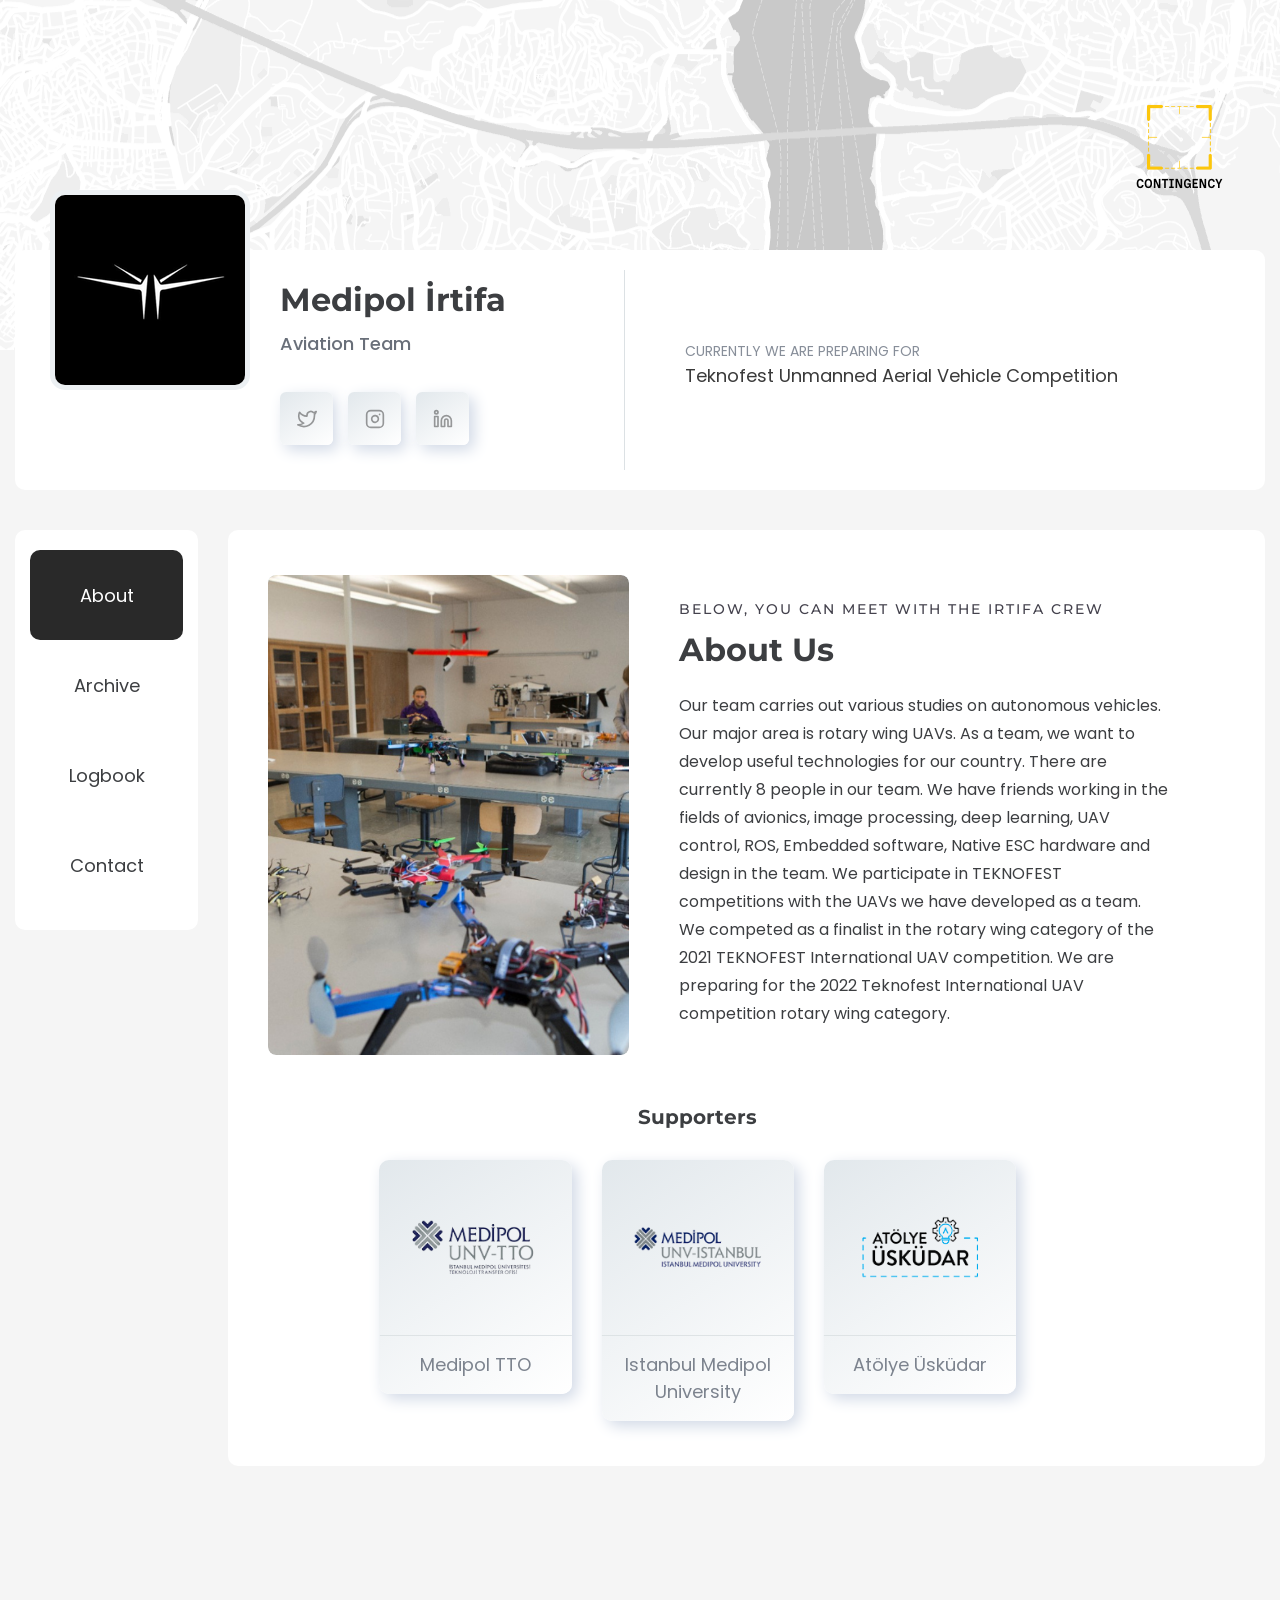
==== index.html @ 202755d6 "First Deploy" ====
<!DOCTYPE html>
<html lang="en">

<head>
    <meta charset="utf-8">
    <meta http-equiv="x-ua-compatible" content="ie=edge">
    <title>&#6158;&nbsp;Medipol İrtifa</title>
    <meta name="robots" content="noindex, follow" />
    <meta name="description" content="">
    <meta name="viewport" content="width=device-width, initial-scale=1, shrink-to-fit=no">
    <!-- Favicon -->
    <link rel="shortcut icon" type="image/x-icon" href="assets/images/logo.png">
    <!-- CSS 
    ============================================ -->
    <link rel="stylesheet" href="assets/css/vendor/bootstrap.min.css">
    <link rel="stylesheet" href="assets/css/vendor/slick.css">
    <link rel="stylesheet" href="assets/css/vendor/slick-theme.css">
    <link rel="stylesheet" href="assets/css/vendor/aos.css">
    <link rel="stylesheet" href="assets/css/plugins/feature.css">
    <!-- Style css -->
    <link rel="stylesheet" href="assets/css/style.css">
</head>

<body class="white-version spybody" data-spy="scroll" data-target=".navbar-example2" data-offset="70">

    <div class="main-page-wrapper">
        <div class="rn-header-image-area">
            <div class="bg_image--9 bg_image h-100">
            </div>
        </div>
        <div class="rn-content-wrapper">
            <div class="container">
                <div class="row padding-tb m_dec-top align-items-center d-flex">
                    <div class="col-lg-6">
                        <div class="header-left">
                            <div class="header-thumbnail">
                                <img src="assets/images/slider/banner-10.png" alt="personal_portfolio">
                            </div>
                            <div class="header-info-content">
                                <h4 class="title">Medipol İrtifa</h4>
                                <div class="status-info">Aviation Team</div>
                                <!-- social sharea area -->
                                <div class="social-share-style-1 border-none mt--40">
                                    <ul class="social-share d-flex liststyle">
                                        <li class="twitter"><a href="https://twitter.com/IrtifaMedipol"><i data-feather="twitter"></i></a>
                                        </li>
                                        <li class="instagram"><a href="https://www.instagram.com/medipol_irtifa/"><i data-feather="instagram"></i></a>
                                        </li>
                                        <li class="linkedin"><a href="https://www.linkedin.com/company/medipol-i̇rtifa-aviation"><i data-feather="linkedin"></i></a>
                                        </li>
                                    </ul>
                                </div>
                                <!-- end -->
                            </div>
                        </div>
                    </div>
                    <div class="col-lg-6">
                        <div class="header-right">
                            <ul class="rn-header-content">
                                <li><span class="overhead">CURRENTLY WE ARE PREPARING FOR</span><a href="https://teknofest.org/tr/competitions/competition/45">Teknofest Unmanned Aerial Vehicle Competition</a></li>
                               
                            </ul>
                          
                        </div>
                    </div>
                </div>
                <div class="row mt--40 tab-content-wrapper">
                    <div class="col-lg-2">
                        <div class="d-flex flex-wrap align-content-start h-100 w-100">
                            <div class="position-sticky content-wrapper sticky-top rbt-sticky-top-adjust-three w-100">
                                <ul class="nav tab-navigation-button tab-smlg flex-column nav-pills me-3" id="v-pills-tab" role="tablist">

                                    <li class="nav-item">
                                        <a class="nav-link rn-nav active" id="v-pills-home-tab" data-toggle="tab" href="#v-pills-Javascript" role="tab" aria-selected="true">About</a>
                                    </li>

                                    <li class="nav-item">
                                        <a class="nav-link rn-nav" id="v-pills-settings-tabs" data-toggle="tab" href="#v-pills-settings" role="tab" aria-selected="true">Archive</a>
                                    </li>

                                    <li class="nav-item">
                                        <a class="nav-link rn-nav " id="v-pills-profile-tab" data-toggle="tab" href="#v-pills-Design" role="tab" aria-selected="true">Logbook</a>
                                    </li>


                                
                                    

                                    <li class="nav-item">
                                        <a class="nav-link rn-nav" id="v-pills-python-tabs" data-toggle="tab" href="#v-pills-python" role="tab" aria-selected="true">Contact</a>
                                    </li>


                                </ul>
                            </div>
                        </div>
                    </div>
                    <div class="col-lg-10">
                        <div class="tab-area">
                            <div class="d-flex align-items-start">
                                <div class="tab-content" id="v-pills-tabContent">

                                    <div class="tab-pane fade  show active" id="v-pills-Javascript" role="tabpanel" aria-labelledby="v-pills-home-tab">
                                        <!-- Start about Area -->
                                        <div id="about" class="rn-about-area">
                                            <div class="container">
                                                <div class="row">
                                                    <div class="col-lg-5">
                                                        <div class="image-area shadow-none padding-none" data-aos="fade-up" data-aos-duration="1000" data-aos-delay="100" data-aos-once="true">
                                                            <div class="thumbnail">
                                                                <img src="assets/images/about/about-2.png" alt="Personal Portfolio Image">
                                                            </div>
                                                        </div>
                                                    </div>
                                                    <div data-aos="fade-up" data-aos-duration="1000" data-aos-delay="100" data-aos-once="true" class="col-lg-7 mt_sm--30">
                                                        <div class="contant">
                                                            <div class="section-title text-left">
                                                                <span class="subtitle">BELOW, YOU CAN MEET WITH THE IRTIFA CREW</span>
                                                                <h2 class="title small-h2">About Us</h2>
                                                            </div>
                                                            <p class="discription color-body-white">
                                                                
                                                                Our team carries out various studies on autonomous vehicles. Our major area is rotary wing UAVs. As a team, we want to develop useful technologies for our country. There are currently 8 people in our team. We have friends working in the fields of avionics, image processing, deep learning, UAV control, ROS, Embedded software, Native ESC hardware and design in the team. We participate in TEKNOFEST competitions with the UAVs we have developed as a team. We competed as a finalist in the rotary wing category of the 2021 TEKNOFEST International UAV competition. We are preparing for the 2022 Teknofest International UAV competition rotary wing category.
                                                            </p>
                                                           
                                                        </div>
                                                    </div>
                                                </div>

                                                <div class="row mt--50">
                                                    <!-- Brand style three -->
                                                    <div class="rn-brand-area">
                                                        <div class="container">
                                                            <div class="row mb--30">
                                                                <div class="col-12 text-center">
                                                                    <h6 class="title color-lightn m--0">Supporters</h6>
                                                                </div>
                                                            </div>
                                                            <div class="row">
                                                                <div class="brand-wrapper-three mb_dec--30">
                                                                    <!-- Start Single Brand  -->
                                                                    <div data-aos="fade-up" data-aos-duration="1000" data-aos-delay="300" data-aos-once="true" class="rn-brand flex-basis-style-1">
                                                                        <div class="border-style shadow-none inner smlg-brand text-center">
                                                                            <div class="thumbnail">
                                                                                <a href="https://tto.medipol.edu.tr/"><img src="assets/images/client/png/brand-02.png" alt="Client-image"></a>
                                                                            </div>
                                                                            <div class="seperator"></div>
                                                                            <div class="client-name"><span><a href="https://tto.medipol.edu.tr/">Medipol TTO</a></span>
                                                                            </div>
                                                                        </div>
                                                                    </div>
                                                                    <!-- End Single Brand  -->
                                                                    <!-- Start Single Brand  -->
                                                                    <div data-aos="fade-up" data-aos-duration="1000" data-aos-delay="500" data-aos-once="true" class="rn-brand flex-basis-style-1">
                                                                        <div class="border-style shadow-none inner smlg-brand text-center">
                                                                            <div class="thumbnail">
                                                                                <a href="https://www.medipol.edu.tr/"><img src="assets/images/client/png/brand-03.png" alt="Client-image"></a>
                                                                            </div>
                                                                            <div class="seperator"></div>
                                                                            <div class="client-name"><span><a href="https://www.medipol.edu.tr/">Istanbul Medipol University</a></span>
                                                                            </div>
                                                                        </div>
                                                                    </div>
                                                                    <!-- End Single Brand  -->
                                                                    <!-- Start Single Brand  -->
                                                                    <div data-aos="fade-up" data-aos-duration="1000" data-aos-delay="400" data-aos-once="true" class="rn-brand flex-basis-style-1">
                                                                        <div class="border-style shadow-none inner smlg-brand text-center">
                                                                            <div class="thumbnail">
                                                                                <a href="https://atolyeuskudar.com/"><img src="assets/images/client/png/brand-01.png" alt="Client-image"></a>
                                                                            </div>
                                                                            <div class="seperator"></div>
                                                                            <div class="client-name"><span><a href="https://atolyeuskudar.com/">Atölye Üsküdar</a></span>
                                                                            </div>
                                                                        </div>
                                                                    </div>
                                                                    <!-- End Single Brand  -->

                                                                
                                                                </div>
                                                            </div>
                                                        </div>
                                                    </div>
                                                    <!-- Brand style three End -->
                                                </div>
                                            </div>
                                        </div>
                                        <!-- End about Area -->
                                    </div>

                                    <div class="tab-pane fade" id="v-pills-Design" role="tabpanel" aria-labelledby="v-pills-profile-tab">
                                        <div class="container" id="resume">
                                            <!-- resume area start -->
                                            <div class="personal-experience-inner">
                                                <div class="row">
                                                    <div class="personal-experience-inner">
                                                        <div class="row m--0">
                                                            <!-- Start Skill List Area  -->
                                                            <div class="col-lg-12 col-md-12 col-12">
                                                                <div class="content">
                                                                    <span class="subtitle">2020 -
                                                                        2022</span>
                                                                    <h4 class="maintitle">Team History
                                                                    </h4>
                                                                    <div class="experience-list padding-none border-none">

                                                        

                                                                        <!-- Start Single List  -->
                                                                        <div class="resume-single-list mt--30">
                                                                            <div class="inner psudo-after-none psudo-after-none">
                                                                                <div class="heading">
                                                                                    <div class="title">
                                                                                        <h4>Competition Season</h4>
                                                                                        <span>Teknofest Unmanned Aerial Vehicle Competition (2020-2021)</span>
                                                                                    </div>
                                                                                    <div class="date-of-time">
                                                                                        <span>Stage / Final
                                                                                        </span>
                                                                                    </div>
                                                                                </div>
                                                                                <p class="description"> 
                                                                                    Last year, 2 of our teams qualified to the finals and compete. In this way, we will continue to achieve great success.</p>
                                                                            </div>
                                                                        </div>
                                                                        <!-- End Single List  -->

                                                                        <!-- Start Single List  -->
                                                                        <div class="resume-single-list mt--30">
                                                                            <div class="inner psudo-after-none psudo-after-none">
                                                                                <div class="heading">
                                                                                    <div class="title">
                                                                                        <h4>Establishing the "Irtifa" Team</h4>
                                                                                        <span>Istanbul Medipol University (2020)</span>
                                                                                    </div>
                                                                                    <div class="date-of-time">
                                                                                        <span>Genesis</span>
                                                                                    </div>
                                                                                </div>
                                                                                <p class="description"> 
                                                                                    The altitude team is a team that was established by the gathering of 3 of our friends who want to work in the field of robotics. We would like to thank them for these steps that seem small but have brought us to this day. After our team was established, we grew up with our friends who wanted to join our team and now we have become a huge community that includes 2 more teams besides our team. All teams in the community are preparing for Teknofest competitions. </p>
                                                                            </div>
                                                                        </div>
                                                                        <!-- End Single List  -->

                                                                    </div>
                                                                </div>
                                                            </div>
                                                            <!-- End Skill List Area  -->


                                                        </div>
                                                    </div>
                                                </div>
                                            </div>
                                            <!-- resume area End -->
                                           
                                        </div>
                                    </div>

                                    <div class="tab-pane fade" id="v-pills-Wordpress" role="tabpanel" aria-labelledby="v-pills-wordpress-tab">
                                        <!-- Start Portfolio Area -->
                                        <div class="rn-portfolio-area" id="portfolio">
                                            <div class="container">
                                                <div class="row mt--10 mt_md--10 mt_sm--10 mt-dec-30">
                                                    <!-- Start Single Portfolio -->
                                                    <div data-aos="fade-up" data-aos-delay="100" data-aos-once="true" class="col-lg-6 col-xl-4 col-md-6 col-12 mt--30 mt_md--30 mt_sm--30">
                                                        <div class="rn-portfolio" data-toggle="modal" data-target="#exampleModalCenter">
                                                            <div class="inner">
                                                                <div class="thumbnail">
                                                                    <a href="javascript:void(0)">
                                                                        <img src="assets/images/portfolio/portfolio-01.jpg" alt="Personal Portfolio Images">
                                                                    </a>
                                                                </div>
                                                                <div class="content">
                                                                    <div class="category-info">
                                                                        <div class="category-list">
                                                                            <a href="javascript:void(0)">Development</a>
                                                                        </div>
                                                                        <div class="meta">
                                                                            <span><a href="javascript:void(0)"><i
                                                                                        class="feather-heart"></i></a>
                                                                                600</span>
                                                                        </div>
                                                                    </div>
                                                                    <h4 class="title"><a href="javascript:void(0)">The
                                                                            services provide for design <i
                                                                                class="feather-arrow-up-right"></i></a>
                                                                    </h4>
                                                                </div>
                                                            </div>
                                                        </div>
                                                    </div>
                                                    <!-- End Single Portfolio -->

                                                    <!-- Start Single Portfolio -->
                                                    <div data-aos="fade-up" data-aos-delay="300" data-aos-once="true" class="col-lg-6 col-xl-4 col-md-6 col-12 mt--30 mt_md--30 mt_sm--30">
                                                        <div class="rn-portfolio" data-toggle="modal" data-target="#exampleModalCenter">
                                                            <div class="inner">
                                                                <div class="thumbnail">
                                                                    <a href="javascript:void(0)">
                                                                        <img src="assets/images/portfolio/portfolio-02.jpg" alt="Personal Portfolio Images">
                                                                    </a>
                                                                </div>
                                                                <div class="content">
                                                                    <div class="category-info">
                                                                        <div class="category-list">
                                                                            <a href="javascript:void(0)">Application</a>
                                                                        </div>
                                                                        <div class="meta">
                                                                            <span><a href="javascript:void(0)"><i
                                                                                        class="feather-heart"></i></a>
                                                                                750</span>
                                                                        </div>
                                                                    </div>
                                                                    <h4 class="title"><a href="javascript:void(0)">Mobile app landing
                                                                            design & app
                                                                            maintain<i
                                                                                class="feather-arrow-up-right"></i></a>
                                                                    </h4>
                                                                </div>
                                                            </div>
                                                        </div>
                                                    </div>
                                                    <!-- End Single Portfolio -->

                                                    <!-- Start Single Portfolio -->
                                                    <div data-aos="fade-up" data-aos-delay="500" data-aos-once="true" class="col-lg-6 col-xl-4 col-md-6 col-12 mt--30 mt_md--30 mt_sm--30">
                                                        <div class="rn-portfolio" data-toggle="modal" data-target="#exampleModalCenter">
                                                            <div class="inner">
                                                                <div class="thumbnail">
                                                                    <a href="javascript:void(0)">
                                                                        <img src="assets/images/portfolio/portfolio-03.jpg" alt="Personal Portfolio Images">
                                                                    </a>
                                                                </div>
                                                                <div class="content">
                                                                    <div class="category-info">
                                                                        <div class="category-list">
                                                                            <a href="javascript:void(0)">Photoshop</a>
                                                                        </div>
                                                                        <div class="meta">
                                                                            <span><a href="javascript:void(0)"><i
                                                                                        class="feather-heart"></i></a>
                                                                                630</span>
                                                                        </div>
                                                                    </div>
                                                                    <h4 class="title"><a href="javascript:void(0)">Logo
                                                                            design creativity & Application
                                                                            <i class="feather-arrow-up-right"></i></a>
                                                                    </h4>
                                                                </div>
                                                            </div>
                                                        </div>
                                                    </div>
                                                    <!-- End Single Portfolio -->

                                                    <!-- Start Single Portfolio -->
                                                    <div data-aos="fade-up" data-aos-delay="100" data-aos-once="true" class="col-lg-6 col-xl-4 col-md-6 col-12 mt--30 mt_md--30 mt_sm--30">
                                                        <div class="rn-portfolio" data-toggle="modal" data-target="#exampleModalCenter">
                                                            <div class="inner">
                                                                <div class="thumbnail">
                                                                    <a href="javascript:void(0)">
                                                                        <img src="assets/images/portfolio/portfolio-04.jpg" alt="Personal Portfolio Images">
                                                                    </a>
                                                                </div>
                                                                <div class="content">
                                                                    <div class="category-info">
                                                                        <div class="category-list">
                                                                            <a href="javascript:void(0)">Figma</a>
                                                                        </div>
                                                                        <div class="meta">
                                                                            <span><a href="javascript:void(0)"><i
                                                                                        class="feather-heart"></i></a>
                                                                                360</span>
                                                                        </div>
                                                                    </div>
                                                                    <h4 class="title"><a href="javascript:void(0)">Mobile app landing
                                                                            design &
                                                                            Services<i
                                                                                class="feather-arrow-up-right"></i></a>
                                                                    </h4>
                                                                </div>
                                                            </div>
                                                        </div>
                                                    </div>
                                                    <!-- End Single Portfolio -->

                                                    <!-- Start Single Portfolio -->
                                                    <div data-aos="fade-up" data-aos-delay="300" data-aos-once="true" class="col-lg-6 col-xl-4 col-md-6 col-12 mt--30 mt_md--30 mt_sm--30">
                                                        <div class="rn-portfolio" data-toggle="modal" data-target="#exampleModalCenter">
                                                            <div class="inner">
                                                                <div class="thumbnail">
                                                                    <a href="javascript:void(0)">
                                                                        <img src="assets/images/portfolio/portfolio-05.jpg" alt="Personal Portfolio Images">
                                                                    </a>
                                                                </div>
                                                                <div class="content">
                                                                    <div class="category-info">
                                                                        <div class="category-list">
                                                                            <a href="javascript:void(0)">Web Design</a>
                                                                        </div>
                                                                        <div class="meta">
                                                                            <span><a href="javascript:void(0)"><i
                                                                                        class="feather-heart"></i></a>
                                                                                280</span>
                                                                        </div>
                                                                    </div>
                                                                    <h4 class="title"><a href="javascript:void(0)">Design for
                                                                            tecnology,service<i
                                                                                class="feather-arrow-up-right"></i></a>
                                                                    </h4>
                                                                </div>
                                                            </div>
                                                        </div>
                                                    </div>
                                                    <!-- End Single Portfolio -->

                                                    <!-- Start Single Portfolio -->
                                                    <div data-aos="fade-up" data-aos-delay="500" data-aos-once="true" class="col-lg-6 col-xl-4 col-md-6 col-12 mt--30 mt_md--30 mt_sm--30">
                                                        <div class="rn-portfolio" data-toggle="modal" data-target="#exampleModalCenter">
                                                            <div class="inner">
                                                                <div class="thumbnail">
                                                                    <a href="javascript:void(0)">
                                                                        <img src="assets/images/portfolio/portfolio-06.jpg" alt="Personal Portfolio Images">
                                                                    </a>
                                                                </div>
                                                                <div class="content">
                                                                    <div class="category-info">
                                                                        <div class="category-list">
                                                                            <a href="javascript:void(0)">Web Design</a>
                                                                        </div>
                                                                        <div class="meta">
                                                                            <span><a href="javascript:void(0)"><i
                                                                                        class="feather-heart"></i></a>
                                                                                690</span>
                                                                        </div>
                                                                    </div>
                                                                    <h4 class="title"><a href="javascript:void(0)">App
                                                                            for tecnology & services<i
                                                                                class="feather-arrow-up-right"></i></a>
                                                                    </h4>
                                                                </div>
                                                            </div>
                                                        </div>
                                                    </div>
                                                    <!-- End Single Portfolio -->
                                                </div>
                                                <div class="row mt--40">
                                                    <div class="col-12 text-center">
                                                        <a class="rn-btn" href="#">See More <i class="feather-loader"></i></a>
                                                    </div>
                                                </div>
                                            </div>
                                        </div>
                                        <!-- End portfolio Area -->
                                    </div>

                                    <div class="tab-pane fade" id="v-pills-settings" role="tabpanel" aria-labelledby="v-pills-settings-tabs">
                                        <!-- Start News Area -->
                                        <div class="rn-blog-area" id="blog">
                                            <div class="container">
                                                <div class="row mt-dec-30">

                                                   

                                                    <!-- Start Single blog -->
                                                    <div data-aos="fade-up" data-aos-duration="500" data-aos-delay="800" data-aos-once="true" class="col-lg-6 col-xl-4 mt--30 col-md-6 col-sm-12 col-12 mt--30">
                                                        <div class="rn-blog" data-toggle="modal" data-target="#exampleModalCenters">
                                                            <div class="inner">
                                                                <div class="thumbnail">
                                                                    <a href="assets/library/UAV_0001.pdf">
                                                                        <img src="assets/images/blog/blog-02.png" alt="Article Images">
                                                                    </a>
                                                                </div>
                                                                <div class="content">
                                                                    <div class="category-info">
                                                                        <div class="category-list">
                                                                            <a href="assets/library/UAV_0001.pdf">Research Paper</a>
                                                                        </div>
                                                                        <div class="meta">
                                                                            <span><i class="feather-clock"></i> 24 min
                                                                                read</span>
                                                                        </div>
                                                                    </div>
                                                                    <h4 class="title"><a href="assets/library/UAV_0001.pdf">UAV Basi̇cs<i
                                                                                class="feather-arrow-up-right"></i></a>
                                                                    </h4>
                                                                </div>
                                                            </div>
                                                        </div>
                                                    </div>
                                                    <!-- End Single blog -->

                                                    <!-- Start Single blog -->
                                                    <div data-aos="fade-up" data-aos-duration="500" data-aos-delay="800" data-aos-once="true" class="col-lg-6 col-xl-4 mt--30 col-md-6 col-sm-12 col-12 mt--30">
                                                        <div class="rn-blog" data-toggle="modal" data-target="#exampleModalCenters">
                                                            <div class="inner">
                                                                <div class="thumbnail">
                                                                    <a href="assets/library/FC_STM001_CLOCK_SPEED.pdf">
                                                                        <img src="assets/images/blog/blog-01.png" alt="Article Images">
                                                                    </a>
                                                                </div>
                                                                <div class="content">
                                                                    <div class="category-info">
                                                                        <div class="category-list">
                                                                            <a href="assets/library/FC_STM001_CLOCK_SPEED.pdf">Research Paper</a>
                                                                        </div>
                                                                        <div class="meta">
                                                                            <span><i class="feather-clock"></i> 10 min
                                                                                read</span>
                                                                        </div>
                                                                    </div>
                                                                    <h4 class="title"><a href="assets/library/FC_STM001_CLOCK_SPEED.pdf">STM32F4 Clock Speed Configuration<i
                                                                                class="feather-arrow-up-right"></i></a>
                                                                    </h4>
                                                                </div>
                                                            </div>
                                                        </div>
                                                    </div>
                                                    <!-- End Single blog -->

                                                </div>
                                                
                                            </div>
                                        </div>
                                        <!-- ENd Mews Area -->
                                    </div>

                                    <div class="tab-pane fade" id="v-pills-python" role="tabpanel" aria-labelledby="v-pills-python-tabs">
                                        <!-- Start Contact section -->
                                        <div class="rn-contact-area" id="contacts">
                                            <div class="container">
                                                <div class="row">
                                                    <div class="col-lg-5">
                                                        <div class="contact-about-area">
                                                            <div class="thumbnail">
                                                                <img src="assets/images/contact/contact1.png" alt="contact-img">
                                                            </div>
                                                            <div class="title-area">
                                                                <h4 class="title">Location</h4>
                                                                <span>Istanbul Medipol University - North Campus</span>
                                                            </div>
                                                            <div class="description">
                                                                <p>Kavacık District, Ekinciler Street. No: 19, Kavacık Junction, 34810 Beykoz, İstanbul
                                                                </p>
                                                              
                                                                <span class="mail">Email: <a
                                                                        href="mailto:contact@irtifamedipol.com">contact@irtifamedipol.com</a></span>
                                                            </div>
                                                       
                                                        </div>
                                                    </div>
                                                    <div data-aos-delay="600" class="col-lg-7 contact-input">
                                                        <div class="contact-form-wrapper ml--0">
                                                            <div class="introduce">
                                                                <form class="rnt-contact-form rwt-dynamic-form row" id="contact-form" method="POST" action="mail.php">

                                                                    <div class="col-lg-6">
                                                                        <div class="form-group">
                                                                            <label for="contact-name">Your Name</label>
                                                                            <input class="form-control form-control-lg" name="contact-name" id="contact-name" type="text">
                                                                        </div>
                                                                    </div>

                                                                    <div class="col-lg-6">
                                                                        <div class="form-group">
                                                                            <label for="contact-phone">Phone
                                                                                Number</label>
                                                                            <input class="form-control" name="contact-phone" id="contact-phone" type="text">
                                                                        </div>
                                                                    </div>

                                                                    <div class="col-lg-12">
                                                                        <div class="form-group">
                                                                            <label for="contact-email">Email</label>
                                                                            <input class="form-control form-control-sm" id="contact-email" name="contact-email" type="email">
                                                                        </div>
                                                                    </div>

                                                                    <div class="col-lg-12">
                                                                        <div class="form-group">
                                                                            <label for="subject">subject</label>
                                                                            <input class="form-control form-control-sm" id="subject" name="subject" type="text">
                                                                        </div>
                                                                    </div>

                                                                    <div class="col-lg-12">
                                                                        <div class="form-group">
                                                                            <label for="contact-message">Your
                                                                                Message</label>
                                                                            <textarea name="contact-message" id="contact-message" cols="30" rows="10"></textarea>
                                                                        </div>
                                                                    </div>

                                                                    <div class="col-lg-12">
                                                                        <button name="submit" type="submit" id="submit" class="rn-btn">
                                                                            <span>SEND MESSAGE</span>
                                                                            <i data-feather="arrow-right"></i>
                                                                        </button>
                                                                    </div>

                                                                </form>
                                                            </div>
                                                        </div>
                                                    </div>
                                                </div>
                                            </div>
                                        </div>
                                        <!-- End Contuct section -->
                                    </div>

                                </div>
                            </div>
                        </div>
                    </div>
                </div>
            </div>
        </div>
    </div>

    <!-- Start Footer Area -->
    <div class="rn-footer-area rn-section-gap">
        <div class="container">
            <div class="row">
                <div class="col-lg-12">
                    <div class="footer-area text-center">
                    </div>
                </div>
            </div>
        </div>
    </div>
    <!-- End Footer Area -->




    <!-- JS ============================================ -->
    <script src="assets/js/vendor/jquery.js"></script>
    <script src="assets/js/vendor/modernizer.min.js"></script>
    <script src="assets/js/vendor/feather.min.js"></script>
    <script src="assets/js/vendor/slick.min.js"></script>
    <script src="assets/js/vendor/bootstrap.js"></script>
    <script src="assets/js/vendor/text-type.js"></script>
    <script src="assets/js/vendor/wow.js"></script>
    <script src="assets/js/vendor/aos.js"></script>
    <script src="assets/js/vendor/particles.js"></script>
    <!-- main JS -->
    <script src="assets/js/main.js"></script>
</body>

</html>
---- assets/css/plugins/feature.css ----
@font-face{font-family:'Feather';src:url('../../fonts/Feather.ttf?sdxovp') format('truetype'),url('../../fonts/Feather.woff?sdxovp') format('woff'),url('../../fonts/Feather.svg?sdxovp#Feather') format('svg');font-weight:normal;font-style:normal}[class^="feather-"],[class*=" feather-"]{font-family:'feather' !important;speak:none;font-style:normal;font-weight:normal;font-variant:normal;text-transform:none;line-height:1;-webkit-font-smoothing:antialiased;-moz-osx-font-smoothing:grayscale}.feather-activity:before{content:"\e900"}.feather-airplay:before{content:"\e901"}.feather-alecirclert-:before{content:"\e902"}.feather-alert-octagon:before{content:"\e903"}.feather-alert-triangle:before{content:"\e904"}.feather-align-center:before{content:"\e905"}.feather-align-justify:before{content:"\e906"}.feather-align-left:before{content:"\e907"}.feather-align-right:before{content:"\e908"}.feather-anchor:before{content:"\e909"}.feather-aperture:before{content:"\e90a"}.feather-archive:before{content:"\e90b"}.feather-arrow-down:before{content:"\e90c"}.feather-arrow-down-circle:before{content:"\e90d"}.feather-arrow-down-left:before{content:"\e90e"}.feather-arrow-down-right:before{content:"\e90f"}.feather-arrow-left:before{content:"\e910"}.feather-arrow-left-circle:before{content:"\e911"}.feather-arrow-right:before{content:"\e912"}.feather-arrow-right-circle:before{content:"\e913"}.feather-arrow-up:before{content:"\e914"}.feather-arrow-up-circle:before{content:"\e915"}.feather-arrow-up-left:before{content:"\e916"}.feather-arrow-up-right:before{content:"\e917"}.feather-at-sign:before{content:"\e918"}.feather-award:before{content:"\e919"}.feather-bar-chart:before{content:"\e91a"}.feather-bar-chart-2:before{content:"\e91b"}.feather-battery:before{content:"\e91c"}.feather-battery-charging:before{content:"\e91d"}.feather-bell:before{content:"\e91e"}.feather-bell-off:before{content:"\e91f"}.feather-bluetooth:before{content:"\e920"}.feather-bold:before{content:"\e921"}.feather-book:before{content:"\e922"}.feather-book-open:before{content:"\e923"}.feather-bookmark:before{content:"\e924"}.feather-box:before{content:"\e925"}.feather-briefcase:before{content:"\e926"}.feather-calendar:before{content:"\e927"}.feather-camera:before{content:"\e928"}.feather-camera-off:before{content:"\e929"}.feather-cast:before{content:"\e92a"}.feather-check:before{content:"\e92b"}.feather-check-circle:before{content:"\e92c"}.feather-check-square:before{content:"\e92d"}.feather-chevron-down:before{content:"\e92e"}.feather-chevron-left:before{content:"\e92f"}.feather-chevron-right:before{content:"\e930"}.feather-chevron-up:before{content:"\e931"}.feather-chevrons-down:before{content:"\e932"}.feather-chevrons-left:before{content:"\e933"}.feather-chevrons-right:before{content:"\e934"}.feather-chevrons-up:before{content:"\e935"}.feather-chrome:before{content:"\e936"}.feather-circle:before{content:"\e937"}.feather-clipboard:before{content:"\e938"}.feather-clock:before{content:"\e939"}.feather-cloud:before{content:"\e93a"}.feather-cloud-drizzle:before{content:"\e93b"}.feather-cloud-lightning:before{content:"\e93c"}.feather-cloud-off:before{content:"\e93d"}.feather-cloud-rain:before{content:"\e93e"}.feather-cloud-snow:before{content:"\e93f"}.feather-code:before{content:"\e940"}.feather-codepen:before{content:"\e941"}.feather-command:before{content:"\e942"}.feather-compass:before{content:"\e943"}.feather-copy:before{content:"\e944"}.feather-corner-down-left:before{content:"\e945"}.feather-corner-down-right:before{content:"\e946"}.feather-corner-left-down:before{content:"\e947"}.feather-corner-left-up:before{content:"\e948"}.feather-corner-right-down:before{content:"\e949"}.feather-corner-right-up:before{content:"\e94a"}.feather-corner-up-left:before{content:"\e94b"}.feather-corner-up-right:before{content:"\e94c"}.feather-cpu:before{content:"\e94d"}.feather-credit-card:before{content:"\e94e"}.feather-crop:before{content:"\e94f"}.feather-crosshair:before{content:"\e950"}.feather-database:before{content:"\e951"}.feather-delete:before{content:"\e952"}.feather-disc:before{content:"\e953"}.feather-dollar-sign:before{content:"\e954"}.feather-download:before{content:"\e955"}.feather-download-cloud:before{content:"\e956"}.feather-droplet:before{content:"\e957"}.feather-edit:before{content:"\e958"}.feather-edit-2:before{content:"\e959"}.feather-edit-3:before{content:"\e95a"}.feather-external-link:before{content:"\e95b"}.feather-eye:before{content:"\e95c"}.feather-eye-off:before{content:"\e95d"}.feather-facebook:before{content:"\e95e"}.feather-fast-forward:before{content:"\e95f"}.feather-feather:before{content:"\e960"}.feather-file:before{content:"\e961"}.feather-file-minus:before{content:"\e962"}.feather-file-plus:before{content:"\e963"}.feather-file-text:before{content:"\e964"}.feather-film:before{content:"\e965"}.feather-filter:before{content:"\e966"}.feather-flag:before{content:"\e967"}.feather-folder:before{content:"\e968"}.feather-folder-minus:before{content:"\e969"}.feather-folder-plus:before{content:"\e96a"}.feather-gift:before{content:"\e96b"}.feather-git-branch:before{content:"\e96c"}.feather-git-commit:before{content:"\e96d"}.feather-git-merge:before{content:"\e96e"}.feather-git-pull-request:before{content:"\e96f"}.feather-github:before{content:"\e970"}.feather-gitlab:before{content:"\e971"}.feather-globe:before{content:"\e972"}.feather-grid:before{content:"\e973"}.feather-hard-drive:before{content:"\e974"}.feather-hash:before{content:"\e975"}.feather-headphones:before{content:"\e976"}.feather-heart:before{content:"\e977"}.feather-help-circle:before{content:"\e978"}.feather-home:before{content:"\e979"}.feather-image:before{content:"\e97a"}.feather-inbox:before{content:"\e97b"}.feather-info:before{content:"\e97c"}.feather-instagram:before{content:"\e97d"}.feather-italic:before{content:"\e97e"}.feather-layers:before{content:"\e97f"}.feather-layout:before{content:"\e980"}.feather-life-buoy:before{content:"\e981"}.feather-link:before{content:"\e982"}.feather-link-2:before{content:"\e983"}.feather-linkedin:before{content:"\e984"}.feather-list:before{content:"\e985"}.feather-loader:before{content:"\e986"}.feather-lock:before{content:"\e987"}.feather-log-in:before{content:"\e988"}.feather-log-out:before{content:"\e989"}.feather-mail:before{content:"\e98a"}.feather-map:before{content:"\e98b"}.feather-map-pin:before{content:"\e98c"}.feather-maximize:before{content:"\e98d"}.feather-maximize-2:before{content:"\e98e"}.feather-menu:before{content:"\e98f"}.feather-message-circle:before{content:"\e990"}.feather-message-square:before{content:"\e991"}.feather-mic:before{content:"\e992"}.feather-mic-off:before{content:"\e993"}.feather-minimize:before{content:"\e994"}.feather-minimize-2:before{content:"\e995"}.feather-minus:before{content:"\e996"}.feather-minus-circle:before{content:"\e997"}.feather-minus-square:before{content:"\e998"}.feather-monitor:before{content:"\e999"}.feather-moon:before{content:"\e99a"}.feather-more-horizontal:before{content:"\e99b"}.feather-more-vertical:before{content:"\e99c"}.feather-move:before{content:"\e99d"}.feather-music:before{content:"\e99e"}.feather-navigation:before{content:"\e99f"}.feather-navigation-2:before{content:"\e9a0"}.feather-octagon:before{content:"\e9a1"}.feather-package:before{content:"\e9a2"}.feather-paperclip:before{content:"\e9a3"}.feather-pause:before{content:"\e9a4"}.feather-pause-circle:before{content:"\e9a5"}.feather-percent:before{content:"\e9a6"}.feather-phone:before{content:"\e9a7"}.feather-phone-call:before{content:"\e9a8"}.feather-phone-forwarded:before{content:"\e9a9"}.feather-phone-incoming:before{content:"\e9aa"}.feather-phone-missed:before{content:"\e9ab"}.feather-phone-off:before{content:"\e9ac"}.feather-phone-outgoing:before{content:"\e9ad"}.feather-pie-chart:before{content:"\e9ae"}.feather-play:before{content:"\e9af"}.feather-play-circle:before{content:"\e9b0"}.feather-plus:before{content:"\e9b1"}.feather-plus-circle:before{content:"\e9b2"}.feather-plus-square:before{content:"\e9b3"}.feather-pocket:before{content:"\e9b4"}.feather-power:before{content:"\e9b5"}.feather-printer:before{content:"\e9b6"}.feather-radio:before{content:"\e9b7"}.feather-refresh-ccw:before{content:"\e9b8"}.feather-refresh-cw:before{content:"\e9b9"}.feather-repeat:before{content:"\e9ba"}.feather-rewind:before{content:"\e9bb"}.feather-rotate-ccw:before{content:"\e9bc"}.feather-rotate-cw:before{content:"\e9bd"}.feather-rss:before{content:"\e9be"}.feather-save:before{content:"\e9bf"}.feather-scissors:before{content:"\e9c0"}.feather-search:before{content:"\e9c1"}.feather-send:before{content:"\e9c2"}.feather-server:before{content:"\e9c3"}.feather-settings:before{content:"\e9c4"}.feather-share:before{content:"\e9c5"}.feather-share-2:before{content:"\e9c6"}.feather-shield:before{content:"\e9c7"}.feather-shield-off:before{content:"\e9c8"}.feather-shopping-bag:before{content:"\e9c9"}.feather-shopping-cart:before{content:"\e9ca"}.feather-shuffle:before{content:"\e9cb"}.feather-sidebar:before{content:"\e9cc"}.feather-skip-back:before{content:"\e9cd"}.feather-skip-forward:before{content:"\e9ce"}.feather-slack:before{content:"\e9cf"}.feather-slash:before{content:"\e9d0"}.feather-sliders:before{content:"\e9d1"}.feather-smartphone:before{content:"\e9d2"}.feather-speaker:before{content:"\e9d3"}.feather-square:before{content:"\e9d4"}.feather-star:before{content:"\e9d5"}.feather-stop-circle:before{content:"\e9d6"}.feather-sun:before{content:"\e9d7"}.feather-sunrise:before{content:"\e9d8"}.feather-sunset:before{content:"\e9d9"}.feather-tablet:before{content:"\e9da"}.feather-tag:before{content:"\e9db"}.feather-target:before{content:"\e9dc"}.feather-terminal:before{content:"\e9dd"}.feather-thermometer:before{content:"\e9de"}.feather-thumbs-down:before{content:"\e9df"}.feather-thumbs-up:before{content:"\e9e0"}.feather-toggle-left:before{content:"\e9e1"}.feather-toggle-right:before{content:"\e9e2"}.feather-trash:before{content:"\e9e3"}.feather-trash-2:before{content:"\e9e4"}.feather-trending-down:before{content:"\e9e5"}.feather-trending-up:before{content:"\e9e6"}.feather-triangle:before{content:"\e9e7"}.feather-truck:before{content:"\e9e8"}.feather-tv:before{content:"\e9e9"}.feather-twitter:before{content:"\e9ea"}.feather-type:before{content:"\e9eb"}.feather-umbrella:before{content:"\e9ec"}.feather-underline:before{content:"\e9ed"}.feather-unlock:before{content:"\e9ee"}.feather-upload:before{content:"\e9ef"}.feather-upload-cloud:before{content:"\e9f0"}.feather-user:before{content:"\e9f1"}.feather-user-check:before{content:"\e9f2"}.feather-user-minus:before{content:"\e9f3"}.feather-user-plus:before{content:"\e9f4"}.feather-user-x:before{content:"\e9f5"}.feather-users:before{content:"\e9f6"}.feather-video:before{content:"\e9f7"}.feather-video-off:before{content:"\e9f8"}.feather-voicemail:before{content:"\e9f9"}.feather-volume:before{content:"\e9fa"}.feather-volume-1:before{content:"\e9fb"}.feather-volume-2:before{content:"\e9fc"}.feather-volume-x:before{content:"\e9fd"}.feather-watch:before{content:"\e9fe"}.feather-wifi:before{content:"\e9ff"}.feather-wifi-off:before{content:"\ea00"}.feather-wind:before{content:"\ea01"}.feather-x:before{content:"\ea02"}.feather-x-circle:before{content:"\ea03"}.feather-x-square:before{content:"\ea04"}.feather-youtube:before{content:"\ea05"}.feather-zap:before{content:"\ea06"}.feather-zap-off:before{content:"\ea07"}.feather-zoom-in:before{content:"\ea08"}.feather-zoom-out:before{content:"\ea09"}
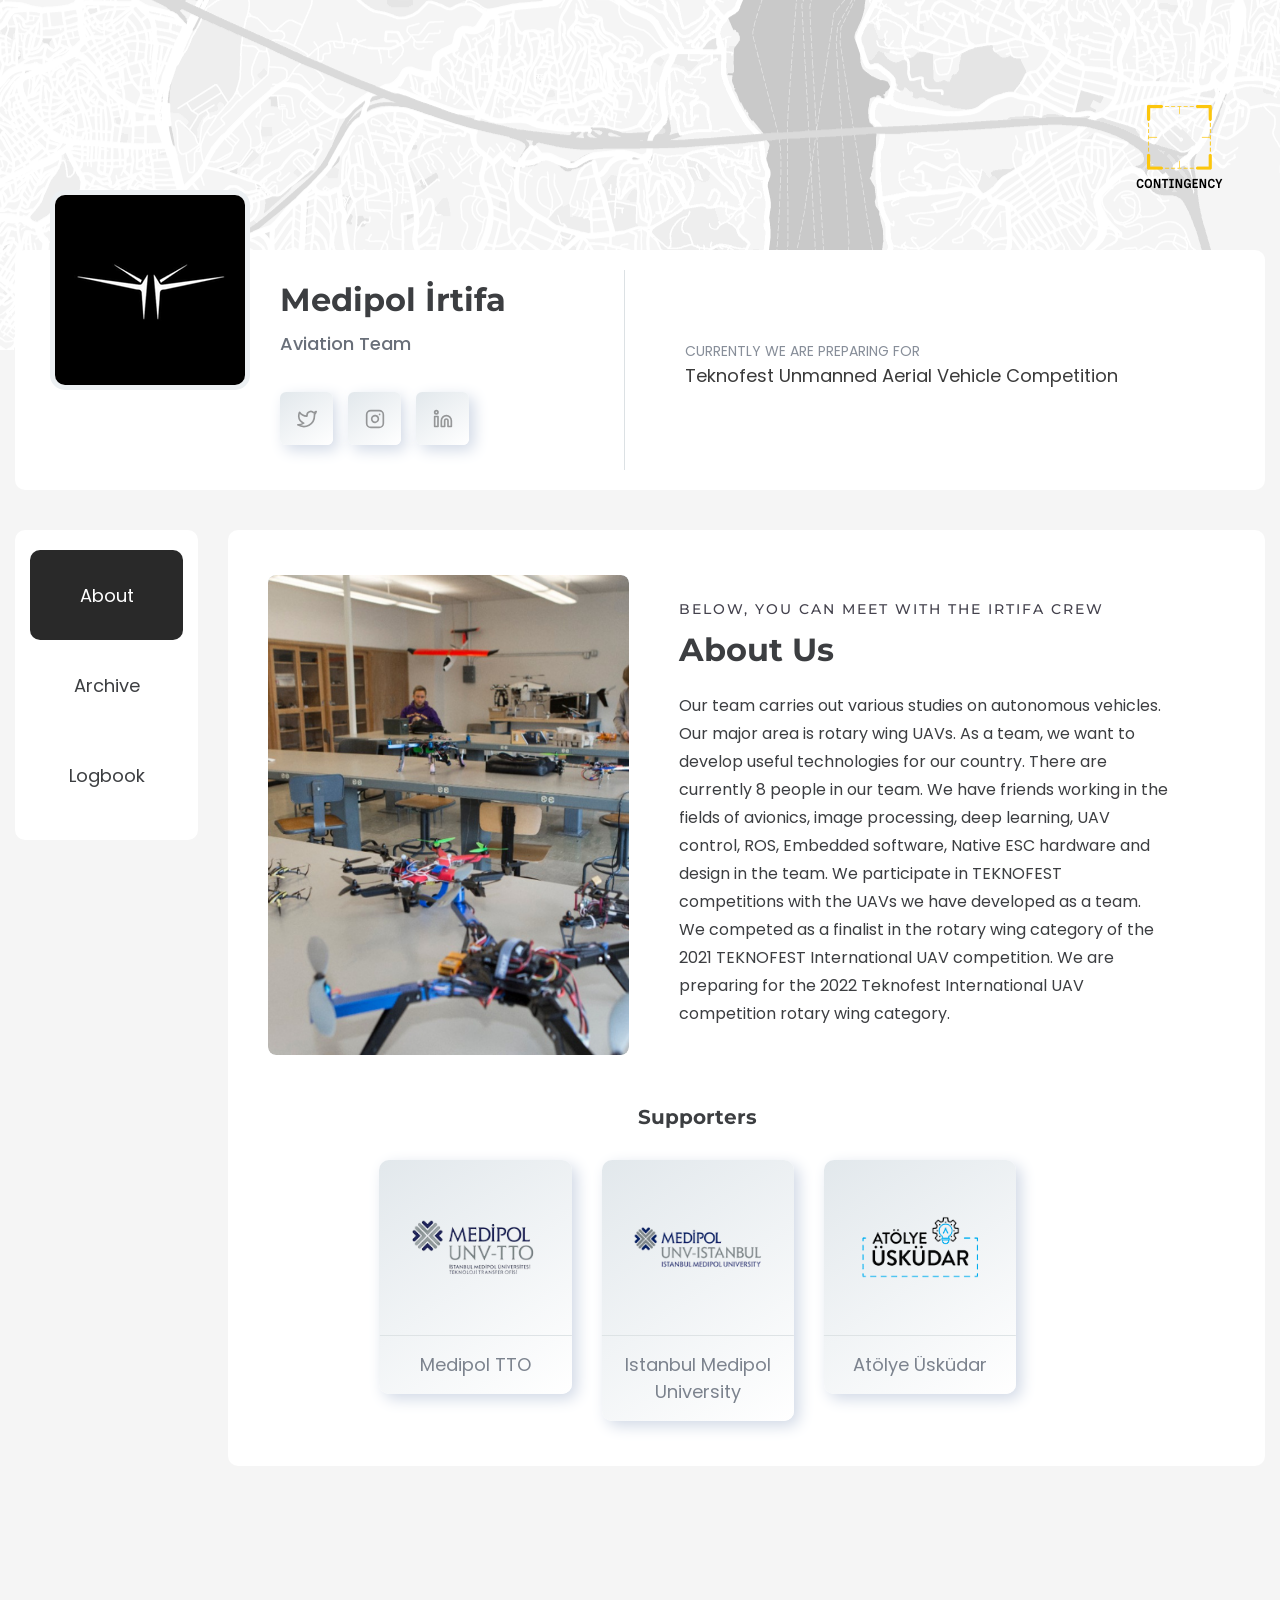
==== commit d27d636f: "Update index.html" ====
--- a/index.html
+++ b/index.html
@@ -10,7 +10,7 @@
     <meta name="viewport" content="width=device-width, initial-scale=1, shrink-to-fit=no">
     <!-- Favicon -->
     <link rel="shortcut icon" type="image/x-icon" href="assets/images/logo.png">
-    <!-- CSS 
+    <!--CSS 
     ============================================ -->
     <link rel="stylesheet" href="assets/css/vendor/bootstrap.min.css">
     <link rel="stylesheet" href="assets/css/vendor/slick.css">
@@ -81,16 +81,6 @@
                                     <li class="nav-item">
                                         <a class="nav-link rn-nav " id="v-pills-profile-tab" data-toggle="tab" href="#v-pills-Design" role="tab" aria-selected="true">Logbook</a>
                                     </li>
-
-
-                                
-                                    
-
-                                    <li class="nav-item">
-                                        <a class="nav-link rn-nav" id="v-pills-python-tabs" data-toggle="tab" href="#v-pills-python" role="tab" aria-selected="true">Contact</a>
-                                    </li>
-
-
                                 </ul>
                             </div>
                         </div>
@@ -525,88 +515,6 @@
                                         <!-- ENd Mews Area -->
                                     </div>
 
-                                    <div class="tab-pane fade" id="v-pills-python" role="tabpanel" aria-labelledby="v-pills-python-tabs">
-                                        <!-- Start Contact section -->
-                                        <div class="rn-contact-area" id="contacts">
-                                            <div class="container">
-                                                <div class="row">
-                                                    <div class="col-lg-5">
-                                                        <div class="contact-about-area">
-                                                            <div class="thumbnail">
-                                                                <img src="assets/images/contact/contact1.png" alt="contact-img">
-                                                            </div>
-                                                            <div class="title-area">
-                                                                <h4 class="title">Location</h4>
-                                                                <span>Istanbul Medipol University - North Campus</span>
-                                                            </div>
-                                                            <div class="description">
-                                                                <p>Kavacık District, Ekinciler Street. No: 19, Kavacık Junction, 34810 Beykoz, İstanbul
-                                                                </p>
-                                                              
-                                                                <span class="mail">Email: <a
-                                                                        href="mailto:contact@irtifamedipol.com">contact@irtifamedipol.com</a></span>
-                                                            </div>
-                                                       
-                                                        </div>
-                                                    </div>
-                                                    <div data-aos-delay="600" class="col-lg-7 contact-input">
-                                                        <div class="contact-form-wrapper ml--0">
-                                                            <div class="introduce">
-                                                                <form class="rnt-contact-form rwt-dynamic-form row" id="contact-form" method="POST" action="mail.php">
-
-                                                                    <div class="col-lg-6">
-                                                                        <div class="form-group">
-                                                                            <label for="contact-name">Your Name</label>
-                                                                            <input class="form-control form-control-lg" name="contact-name" id="contact-name" type="text">
-                                                                        </div>
-                                                                    </div>
-
-                                                                    <div class="col-lg-6">
-                                                                        <div class="form-group">
-                                                                            <label for="contact-phone">Phone
-                                                                                Number</label>
-                                                                            <input class="form-control" name="contact-phone" id="contact-phone" type="text">
-                                                                        </div>
-                                                                    </div>
-
-                                                                    <div class="col-lg-12">
-                                                                        <div class="form-group">
-                                                                            <label for="contact-email">Email</label>
-                                                                            <input class="form-control form-control-sm" id="contact-email" name="contact-email" type="email">
-                                                                        </div>
-                                                                    </div>
-
-                                                                    <div class="col-lg-12">
-                                                                        <div class="form-group">
-                                                                            <label for="subject">subject</label>
-                                                                            <input class="form-control form-control-sm" id="subject" name="subject" type="text">
-                                                                        </div>
-                                                                    </div>
-
-                                                                    <div class="col-lg-12">
-                                                                        <div class="form-group">
-                                                                            <label for="contact-message">Your
-                                                                                Message</label>
-                                                                            <textarea name="contact-message" id="contact-message" cols="30" rows="10"></textarea>
-                                                                        </div>
-                                                                    </div>
-
-                                                                    <div class="col-lg-12">
-                                                                        <button name="submit" type="submit" id="submit" class="rn-btn">
-                                                                            <span>SEND MESSAGE</span>
-                                                                            <i data-feather="arrow-right"></i>
-                                                                        </button>
-                                                                    </div>
-
-                                                                </form>
-                                                            </div>
-                                                        </div>
-                                                    </div>
-                                                </div>
-                                            </div>
-                                        </div>
-                                        <!-- End Contuct section -->
-                                    </div>
 
                                 </div>
                             </div>
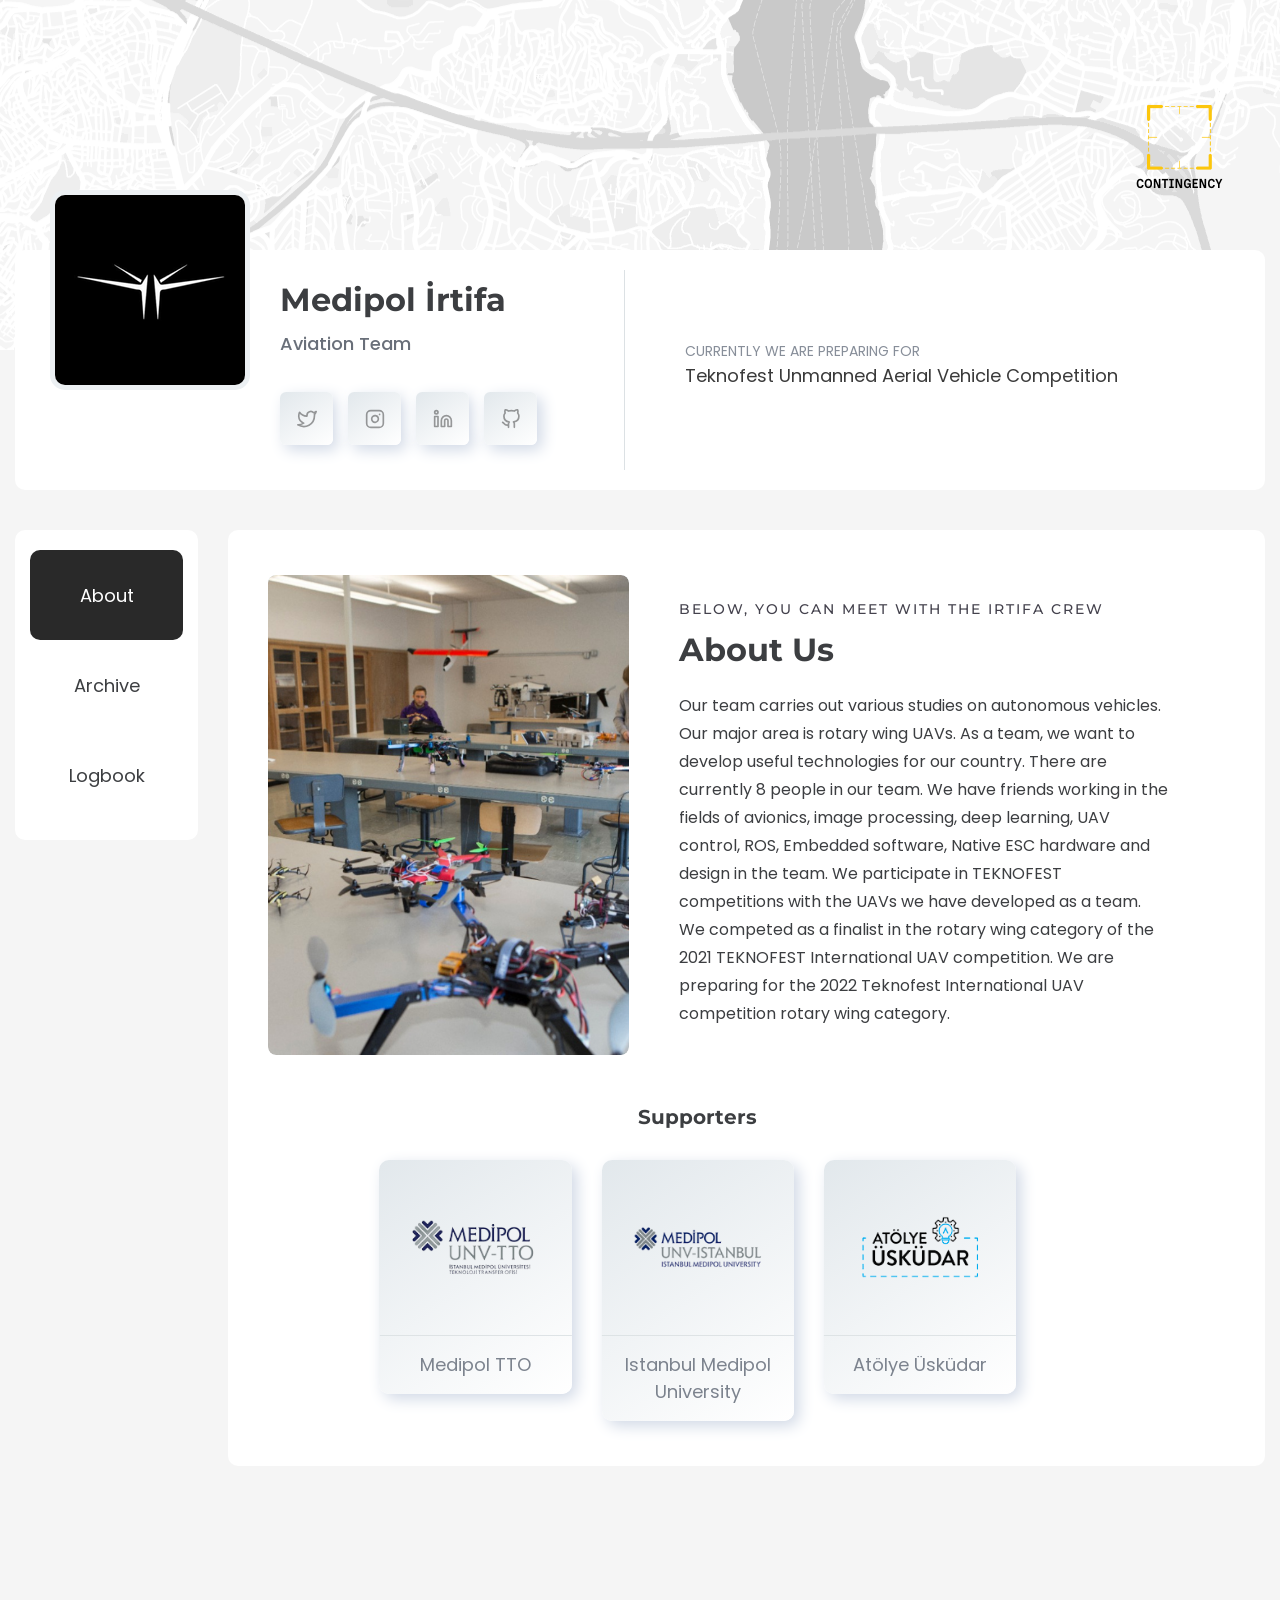
==== commit fb81d542: "Update" ====
--- a/index.html
+++ b/index.html
@@ -48,6 +48,9 @@
                                         </li>
                                         <li class="linkedin"><a href="https://www.linkedin.com/company/medipol-i̇rtifa-aviation"><i data-feather="linkedin"></i></a>
                                         </li>
+                                        <li class="github"><a href="https://github.com/medipol-irtifa"><i data-feather="github"></i></a>
+                                        </li>
+                                        
                                     </ul>
                                 </div>
                                 <!-- end -->
